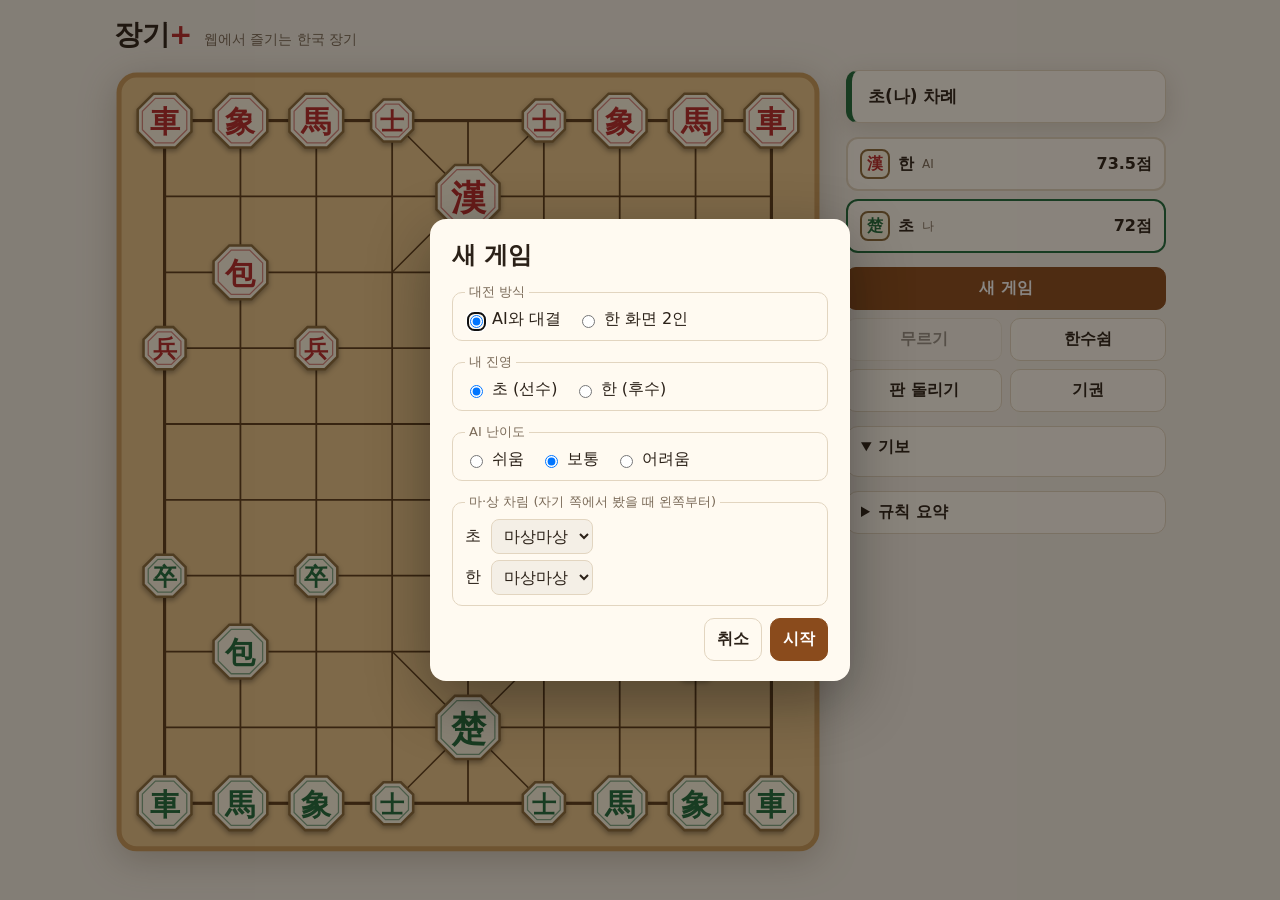
==== index.html @ ba254c82 "장기+ 첫 버전: 웹 장기 게임 (2인 대전, AI 대전) - 규칙 엔진: 궁성 대각선, 포 넘기, 마·상 멱, 장군·외통수, 빅장, 한수쉼, 점수 - AI: 알파-베타 탐색, 쉬" ====
<!doctype html>
<html lang="ko">
<head>
  <meta charset="utf-8">
  <meta name="viewport" content="width=device-width, initial-scale=1">
  <meta name="description" content="장기+ — 브라우저에서 바로 즐기는 한국 장기. 2인 대전과 AI 대전을 지원합니다.">
  <title>장기+</title>
  <link rel="stylesheet" href="css/style.css">
</head>
<body>
  <header class="topbar">
    <h1>장기<span class="plus">+</span></h1>
    <p class="tagline">웹에서 즐기는 한국 장기</p>
  </header>

  <main class="layout">
    <section class="board-wrap">
      <svg id="board" viewBox="0 0 560 620" role="img" aria-label="장기판"></svg>
      <div id="banner" class="banner" hidden>
        <p id="banner-text"></p>
        <button type="button" id="banner-new" class="primary">다시 하기</button>
      </div>
    </section>

    <aside class="panel">
      <div id="status" class="status" aria-live="polite"></div>

      <div class="players">
        <div class="player" id="player-h" data-side="h">
          <div class="player-head">
            <span class="badge han">漢</span>
            <span class="pname">한</span>
            <span class="who" id="who-h"></span>
            <span class="score" id="score-h"></span>
          </div>
          <div class="captured" id="cap-h" aria-label="한이 잡은 말"></div>
        </div>
        <div class="player" id="player-c" data-side="c">
          <div class="player-head">
            <span class="badge cho">楚</span>
            <span class="pname">초</span>
            <span class="who" id="who-c"></span>
            <span class="score" id="score-c"></span>
          </div>
          <div class="captured" id="cap-c" aria-label="초가 잡은 말"></div>
        </div>
      </div>

      <div class="buttons">
        <button type="button" id="btn-new" class="primary">새 게임</button>
        <button type="button" id="btn-undo">무르기</button>
        <button type="button" id="btn-pass">한수쉼</button>
        <button type="button" id="btn-flip">판 돌리기</button>
        <button type="button" id="btn-resign">기권</button>
      </div>

      <details class="box" open>
        <summary>기보</summary>
        <ol id="log" class="log"></ol>
      </details>

      <details class="box">
        <summary>규칙 요약</summary>
        <ul class="rules">
          <li><b>궁·사</b> 궁성 안에서 한 칸씩, 궁성 대각선도 이동</li>
          <li><b>차</b> 가로·세로 직선으로 끝까지, 궁성 대각선 가능</li>
          <li><b>포</b> 말 하나를 넘어서 이동·잡기 (포는 넘거나 잡을 수 없음)</li>
          <li><b>마</b> 직선 1칸 + 대각선 1칸 (길이 막히면 못 감)</li>
          <li><b>상</b> 직선 1칸 + 대각선 2칸 (길이 막히면 못 감)</li>
          <li><b>졸·병</b> 앞·옆으로 1칸, 상대 궁성에서는 대각선 앞도 가능</li>
          <li><b>장군</b> 궁이 공격받으면 반드시 피해야 하고, 피할 수 없으면 외통수로 패배</li>
          <li><b>빅장</b> 두 궁이 사이에 아무것도 없이 마주 본 채로 한 수가 지나면 무승부</li>
          <li><b>한수쉼</b> 장군 상태가 아니면 차례를 넘길 수 있음</li>
          <li><b>점수</b> 차13 포7 마5 상3 사3 졸2, 한은 덤 1.5점</li>
        </ul>
      </details>
    </aside>
  </main>

  <dialog id="new-game">
    <form method="dialog" class="new-game-form">
      <h2>새 게임</h2>

      <fieldset>
        <legend>대전 방식</legend>
        <label class="opt"><input type="radio" name="mode" value="ai" checked> AI와 대결</label>
        <label class="opt"><input type="radio" name="mode" value="pvp"> 한 화면 2인</label>
      </fieldset>

      <fieldset class="ai-only">
        <legend>내 진영</legend>
        <label class="opt"><input type="radio" name="side" value="c" checked> 초 (선수)</label>
        <label class="opt"><input type="radio" name="side" value="h"> 한 (후수)</label>
      </fieldset>

      <fieldset class="ai-only">
        <legend>AI 난이도</legend>
        <label class="opt"><input type="radio" name="level" value="easy"> 쉬움</label>
        <label class="opt"><input type="radio" name="level" value="normal" checked> 보통</label>
        <label class="opt"><input type="radio" name="level" value="hard"> 어려움</label>
      </fieldset>

      <fieldset>
        <legend>마·상 차림 (자기 쪽에서 봤을 때 왼쪽부터)</legend>
        <label class="row">초 <select name="choSetup"></select></label>
        <label class="row">한 <select name="hanSetup"></select></label>
      </fieldset>

      <menu>
        <button type="submit" value="cancel">취소</button>
        <button type="submit" value="start" class="primary">시작</button>
      </menu>
    </form>
  </dialog>

  <script src="js/rules.js"></script>
  <script src="js/ai.js"></script>
  <script src="js/ui.js"></script>
</body>
</html>
---- css/style.css ----
:root {
  --bg: #f4efe6;
  --surface: #fffaf1;
  --text: #2b2118;
  --muted: #7a6a58;
  --border: #e2d5c0;
  --accent: #8a4b1c;
  --accent-text: #fff;
  --board: #e8c48a;
  --board-edge: #c99a5b;
  --line: #5a3b1a;
  --piece: #fdf6e3;
  --piece-edge: #8a6a3b;
  --cho: #1d6b3c;
  --han: #b8282a;
  --check: #e53935;
  --select: #ffb300;
  --hint: rgba(29, 107, 60, 0.75);
  --shadow: 0 6px 24px rgba(60, 40, 10, 0.15);
}

@media (prefers-color-scheme: dark) {
  :root {
    --bg: #1c1814;
    --surface: #26201a;
    --text: #f1e7d8;
    --muted: #b3a38f;
    --border: #3d332a;
    --accent: #d08a4c;
    --accent-text: #1c1814;
    --shadow: 0 6px 24px rgba(0, 0, 0, 0.45);
  }
}

* { box-sizing: border-box; }

body {
  margin: 0;
  min-height: 100vh;
  background: var(--bg);
  color: var(--text);
  font-family: "Pretendard", "Apple SD Gothic Neo", "Malgun Gothic", "Noto Sans KR", system-ui, sans-serif;
}

.topbar {
  display: flex;
  align-items: baseline;
  gap: 12px;
  padding: 16px 24px 4px;
  max-width: 1100px;
  margin: 0 auto;
}

.topbar h1 {
  margin: 0;
  font-size: 28px;
  letter-spacing: -0.5px;
}

.topbar .plus { color: var(--han); }
.tagline { margin: 0; color: var(--muted); font-size: 14px; }

.layout {
  display: grid;
  grid-template-columns: minmax(0, 1fr) 320px;
  gap: 24px;
  max-width: 1100px;
  margin: 0 auto;
  padding: 12px 24px 32px;
  align-items: start;
}

.board-wrap {
  position: relative;
  width: 100%;
  max-width: calc((100vh - 110px) * 560 / 620);
  min-width: 0;
  justify-self: center;
}

#board {
  display: block;
  width: 100%;
  height: auto;
  cursor: pointer;
  user-select: none;
  -webkit-tap-highlight-color: transparent;
  filter: drop-shadow(0 8px 18px rgba(60, 40, 10, 0.25));
}

.board-bg { fill: var(--board); stroke: var(--board-edge); stroke-width: 4; }
.board-frame { fill: none; stroke: var(--line); stroke-width: 2.5; }
.grid { stroke: var(--line); stroke-width: 1.4; }
.grid.palace { stroke-width: 1.2; }

.piece {
  transition: transform 0.25s ease;
  pointer-events: none;
}

.piece-body {
  fill: var(--piece);
  stroke: var(--piece-edge);
  stroke-width: 2;
  filter: drop-shadow(0 2px 2px rgba(0, 0, 0, 0.35));
}

.piece-inner { fill: none; stroke-width: 1; opacity: 0.55; }
.piece.cho .piece-inner { stroke: var(--cho); }
.piece.han .piece-inner { stroke: var(--han); }

.piece-label {
  text-anchor: middle;
  dominant-baseline: central;
  font-family: "Noto Serif KR", "Batang", "Songti SC", "SimSun", serif;
  font-weight: 700;
}
.piece.cho .piece-label { fill: var(--cho); }
.piece.han .piece-label { fill: var(--han); }

.mark-from { fill: rgba(138, 75, 28, 0.35); }
.mark-to { fill: rgba(255, 179, 0, 0.28); stroke: rgba(255, 179, 0, 0.8); stroke-width: 2; }
.mark-selected { fill: none; stroke: var(--select); stroke-width: 4; }
.mark-check { fill: rgba(229, 57, 53, 0.25); stroke: var(--check); stroke-width: 3; animation: pulse 1s ease-in-out infinite; }
.hint-move { fill: var(--hint); pointer-events: none; }
.hint-capture { fill: none; stroke: var(--check); stroke-width: 3.5; stroke-dasharray: 6 4; pointer-events: none; }

@keyframes pulse {
  0%, 100% { opacity: 1; }
  50% { opacity: 0.45; }
}

.banner {
  position: absolute;
  inset: 0;
  display: flex;
  flex-direction: column;
  align-items: center;
  justify-content: center;
  gap: 14px;
  background: rgba(20, 14, 8, 0.55);
  border-radius: 14px;
  color: #fff;
  text-align: center;
  padding: 16px;
}

.banner[hidden] { display: none; }
.banner p { margin: 0; font-size: 26px; font-weight: 800; text-shadow: 0 2px 8px rgba(0, 0, 0, 0.5); }

.panel {
  display: flex;
  flex-direction: column;
  gap: 14px;
  min-width: 0;
}

.status {
  padding: 14px 16px;
  border-radius: 12px;
  background: var(--surface);
  border: 1px solid var(--border);
  border-left: 6px solid var(--muted);
  font-weight: 700;
  font-size: 17px;
  box-shadow: var(--shadow);
}
.status.turn-cho { border-left-color: var(--cho); }
.status.turn-han { border-left-color: var(--han); }
.status.check { border-left-color: var(--check); color: var(--check); }
.status.over { border-left-color: var(--accent); background: var(--accent); color: var(--accent-text); }

.players { display: flex; flex-direction: column; gap: 8px; }

.player {
  padding: 10px 12px;
  border-radius: 12px;
  background: var(--surface);
  border: 2px solid var(--border);
  transition: border-color 0.2s;
}
.player.active[data-side="c"] { border-color: var(--cho); }
.player.active[data-side="h"] { border-color: var(--han); }

.player-head { display: flex; align-items: center; gap: 8px; }
.badge {
  display: inline-grid;
  place-items: center;
  width: 30px;
  height: 30px;
  border-radius: 8px;
  background: var(--piece);
  border: 2px solid var(--piece-edge);
  font-family: "Noto Serif KR", "Batang", serif;
  font-weight: 700;
}
.badge.cho { color: var(--cho); }
.badge.han { color: var(--han); }
.pname { font-weight: 700; }
.who { font-size: 12px; color: var(--muted); }
.score { margin-left: auto; font-variant-numeric: tabular-nums; font-weight: 700; }

.captured { display: flex; flex-wrap: wrap; gap: 4px; min-height: 26px; margin-top: 8px; }
.captured:empty { display: none; }
.cap {
  display: inline-grid;
  place-items: center;
  width: 24px;
  height: 24px;
  border-radius: 6px;
  background: var(--piece);
  border: 1px solid var(--piece-edge);
  font-family: "Noto Serif KR", "Batang", serif;
  font-size: 14px;
  font-weight: 700;
}
.cap.cho { color: var(--cho); }
.cap.han { color: var(--han); }

.buttons { display: grid; grid-template-columns: repeat(2, 1fr); gap: 8px; }
.buttons .primary { grid-column: 1 / -1; }

button {
  font: inherit;
  font-weight: 600;
  padding: 10px 12px;
  border-radius: 10px;
  border: 1px solid var(--border);
  background: var(--surface);
  color: var(--text);
  cursor: pointer;
}
button:hover:not(:disabled) { border-color: var(--accent); }
button:disabled { opacity: 0.45; cursor: not-allowed; }
button.primary { background: var(--accent); color: var(--accent-text); border-color: var(--accent); }

.box {
  background: var(--surface);
  border: 1px solid var(--border);
  border-radius: 12px;
  padding: 10px 14px;
}
.box summary { cursor: pointer; font-weight: 700; }

.log {
  max-height: 200px;
  overflow-y: auto;
  margin: 8px 0 0;
  padding-left: 28px;
  font-size: 14px;
  font-variant-numeric: tabular-nums;
}
.log li { padding: 2px 0; }

.rules { margin: 8px 0 0; padding-left: 18px; font-size: 14px; line-height: 1.6; color: var(--text); }

dialog {
  border: none;
  border-radius: 16px;
  padding: 0;
  background: var(--surface);
  color: var(--text);
  box-shadow: 0 20px 60px rgba(0, 0, 0, 0.35);
  width: min(420px, calc(100vw - 32px));
}
dialog::backdrop { background: rgba(20, 14, 8, 0.5); }

.new-game-form { padding: 20px 22px; }
.new-game-form h2 { margin: 0 0 12px; }
.new-game-form fieldset {
  border: 1px solid var(--border);
  border-radius: 10px;
  margin: 0 0 12px;
  padding: 8px 12px 10px;
  display: flex;
  flex-wrap: wrap;
  gap: 6px 16px;
}
.new-game-form fieldset:disabled { opacity: 0.4; }
.new-game-form legend { font-size: 13px; color: var(--muted); padding: 0 4px; }
.opt { display: inline-flex; align-items: center; gap: 6px; cursor: pointer; }
.row { display: flex; align-items: center; gap: 10px; width: 100%; }
select {
  font: inherit;
  padding: 6px 8px;
  border-radius: 8px;
  border: 1px solid var(--border);
  background: var(--bg);
  color: var(--text);
}
.new-game-form menu { display: flex; justify-content: flex-end; gap: 8px; margin: 4px 0 0; padding: 0; }

@media (max-width: 820px) {
  .topbar { padding: 12px 16px 0; }
  .layout { grid-template-columns: 1fr; padding: 8px 16px 24px; gap: 14px; }
  .board-wrap { max-width: 100%; }
  .buttons { grid-template-columns: repeat(2, 1fr); }
}
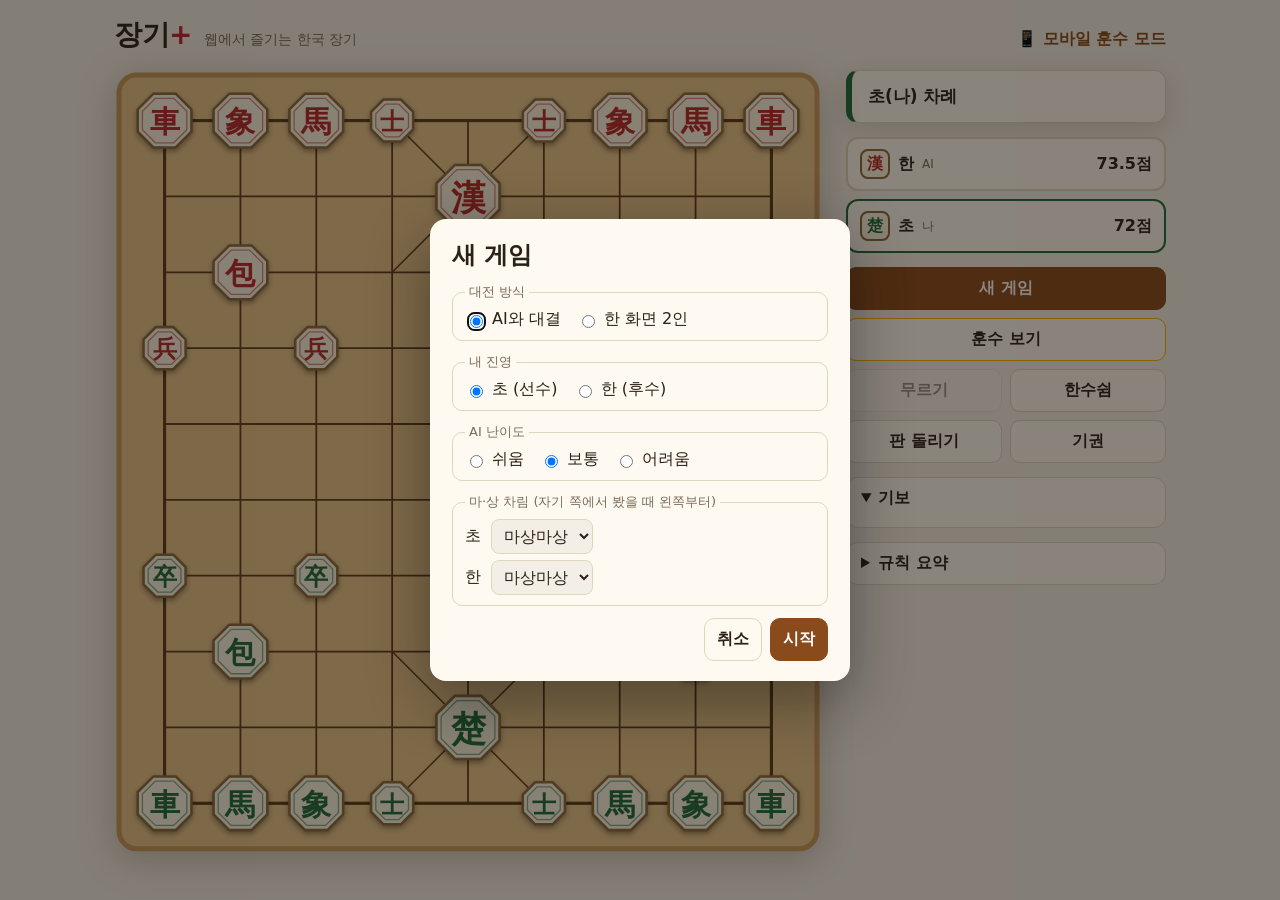
==== commit 05842104: "모바일 훈수 모드 추가 + 대국 화면 훈수 버튼 - advisor.html: 화면 공유(scrcpy 창)나 이미지로 장기 앱 화면을 읽어 추천 수 표시 - 첫 배치 화면에서 앱의 " ====
--- a/index.html
+++ b/index.html
@@ -11,6 +11,7 @@
   <header class="topbar">
     <h1>장기<span class="plus">+</span></h1>
     <p class="tagline">웹에서 즐기는 한국 장기</p>
+    <a class="nav-link" href="advisor.html">📱 모바일 훈수 모드</a>
   </header>
 
   <main class="layout">
@@ -48,6 +49,7 @@
 
       <div class="buttons">
         <button type="button" id="btn-new" class="primary">새 게임</button>
+        <button type="button" id="btn-hint" class="hint-btn">훈수 보기</button>
         <button type="button" id="btn-undo">무르기</button>
         <button type="button" id="btn-pass">한수쉼</button>
         <button type="button" id="btn-flip">판 돌리기</button>
@@ -115,6 +117,7 @@
 
   <script src="js/rules.js"></script>
   <script src="js/ai.js"></script>
+  <script src="js/board-view.js"></script>
   <script src="js/ui.js"></script>
 </body>
 </html>
--- a/css/style.css
+++ b/css/style.css
@@ -290,7 +290,173 @@
 }
 .new-game-form menu { display: flex; justify-content: flex-end; gap: 8px; margin: 4px 0 0; padding: 0; }
 
+/* ---------- 훈수 (공통) ---------- */
+
+.nav-link {
+  margin-left: auto;
+  color: var(--accent);
+  font-weight: 700;
+  text-decoration: none;
+  white-space: nowrap;
+}
+.nav-link:hover { text-decoration: underline; }
+
+.buttons .hint-btn { grid-column: 1 / -1; border-color: var(--select); }
+
+.arrow-line {
+  stroke: #ff8f00;
+  stroke-width: 9;
+  stroke-linecap: round;
+  opacity: 0.92;
+  pointer-events: none;
+}
+.arrow-head { fill: #ff8f00; }
+.arrow-from { fill: rgba(255, 143, 0, 0.18); stroke: #ff8f00; stroke-width: 3; pointer-events: none; }
+
+/* ---------- 훈수 모드 페이지 ---------- */
+
+.topbar h1 small { font-size: 16px; color: var(--muted); font-weight: 700; }
+
+.advisor-layout {
+  display: grid;
+  grid-template-columns: 330px minmax(0, 1fr);
+  gap: 20px;
+  max-width: 1500px;
+  margin: 0 auto;
+  padding: 12px 24px 32px;
+  align-items: start;
+}
+
+.advisor-panel { gap: 12px; }
+
+.step {
+  background: var(--surface);
+  border: 1px solid var(--border);
+  border-radius: 12px;
+  padding: 12px 14px;
+  display: flex;
+  flex-direction: column;
+  gap: 8px;
+}
+.step h2 { margin: 0; font-size: 15px; display: flex; align-items: center; gap: 8px; }
+.step .num {
+  display: inline-grid;
+  place-items: center;
+  width: 22px;
+  height: 22px;
+  border-radius: 50%;
+  background: var(--accent);
+  color: var(--accent-text);
+  font-size: 13px;
+}
+.help { margin: 0; font-size: 13px; color: var(--muted); line-height: 1.5; }
+.row-buttons { display: flex; gap: 8px; flex-wrap: wrap; }
+.row-buttons > * { flex: 1; }
+
+.file-btn {
+  display: inline-flex;
+  align-items: center;
+  justify-content: center;
+  font-weight: 600;
+  padding: 10px 12px;
+  border-radius: 10px;
+  border: 1px solid var(--border);
+  background: var(--surface);
+  cursor: pointer;
+  text-align: center;
+}
+.file-btn:hover { border-color: var(--accent); }
+
+.step .row { justify-content: space-between; font-size: 14px; }
+.turn-row { display: flex; align-items: center; justify-content: space-between; gap: 8px; }
+.turn-row button { padding: 6px 10px; }
+.cho-text { color: var(--cho); }
+.han-text { color: var(--han); }
+
+.hint-text {
+  margin: 0;
+  padding: 10px 12px;
+  border-radius: 10px;
+  background: var(--bg);
+  border: 1px dashed #ff8f00;
+  font-weight: 700;
+  line-height: 1.5;
+}
+
+.segmented { display: flex; gap: 6px; }
+.segmented label {
+  flex: 1;
+  text-align: center;
+  padding: 8px;
+  border-radius: 10px;
+  border: 1px solid var(--border);
+  cursor: pointer;
+  font-weight: 600;
+  font-size: 14px;
+}
+.segmented input { position: absolute; opacity: 0; pointer-events: none; }
+.segmented label:has(input:checked) { background: var(--accent); color: var(--accent-text); border-color: var(--accent); }
+.overlay-only { display: none !important; }
+.mode-overlay .overlay-only { display: flex !important; }
+input[type="range"] { flex: 1; max-width: 160px; accent-color: var(--accent); }
+
+.notice { margin: 0; font-size: 12px; color: var(--muted); line-height: 1.5; }
+
+.stage-row {
+  display: flex;
+  gap: 20px;
+  align-items: flex-start;
+  justify-content: center;
+}
+
+.stage {
+  position: relative;
+  flex: 0 1 auto;
+  min-width: 0;
+  border-radius: 12px;
+  overflow: hidden;
+  background: #111;
+  box-shadow: var(--shadow);
+}
+.stage video,
+.stage img {
+  display: block;
+  max-width: 100%;
+  max-height: calc(100vh - 120px);
+  width: auto;
+  height: auto;
+}
+.stage [hidden] { display: none; }
+.stage .overlay {
+  position: absolute;
+  inset: 0;
+  width: 100%;
+  height: 100%;
+}
+.stage.calibrating .overlay { cursor: crosshair; }
+.stage.empty { width: 360px; max-width: 100%; aspect-ratio: 9 / 16; display: grid; place-items: center; }
+.stage.empty .overlay { display: none; }
+.stage-placeholder { display: none; color: #aaa; margin: 0; padding: 16px; text-align: center; }
+.stage.empty .stage-placeholder { display: block; }
+
+.calib-dot { fill: rgba(255, 143, 0, 0.9); stroke: #fff; stroke-width: 1; }
+.calib-mark { fill: none; stroke: #ff8f00; stroke-width: 3; }
+.ov-grid line { stroke: var(--line); }
+
+.mirror-wrap { flex: 1 1 420px; max-width: 520px; min-width: 0; }
+.mirror-wrap svg { display: block; width: 100%; height: auto; filter: drop-shadow(0 8px 18px rgba(60, 40, 10, 0.25)); }
+.mode-overlay .mirror-wrap { display: none; }
+
+@media (max-width: 1000px) {
+  .advisor-layout { grid-template-columns: 1fr; padding: 8px 16px 24px; }
+  .advisor-stage-wrap { order: -1; }
+  .stage-row { flex-direction: column; align-items: center; }
+  .mirror-wrap { width: 100%; }
+}
+
 @media (max-width: 820px) {
+  .nav-link { margin-left: 0; }
+  .topbar { flex-wrap: wrap; }
   .topbar { padding: 12px 16px 0; }
   .layout { grid-template-columns: 1fr; padding: 8px 16px 24px; gap: 14px; }
   .board-wrap { max-width: 100%; }
